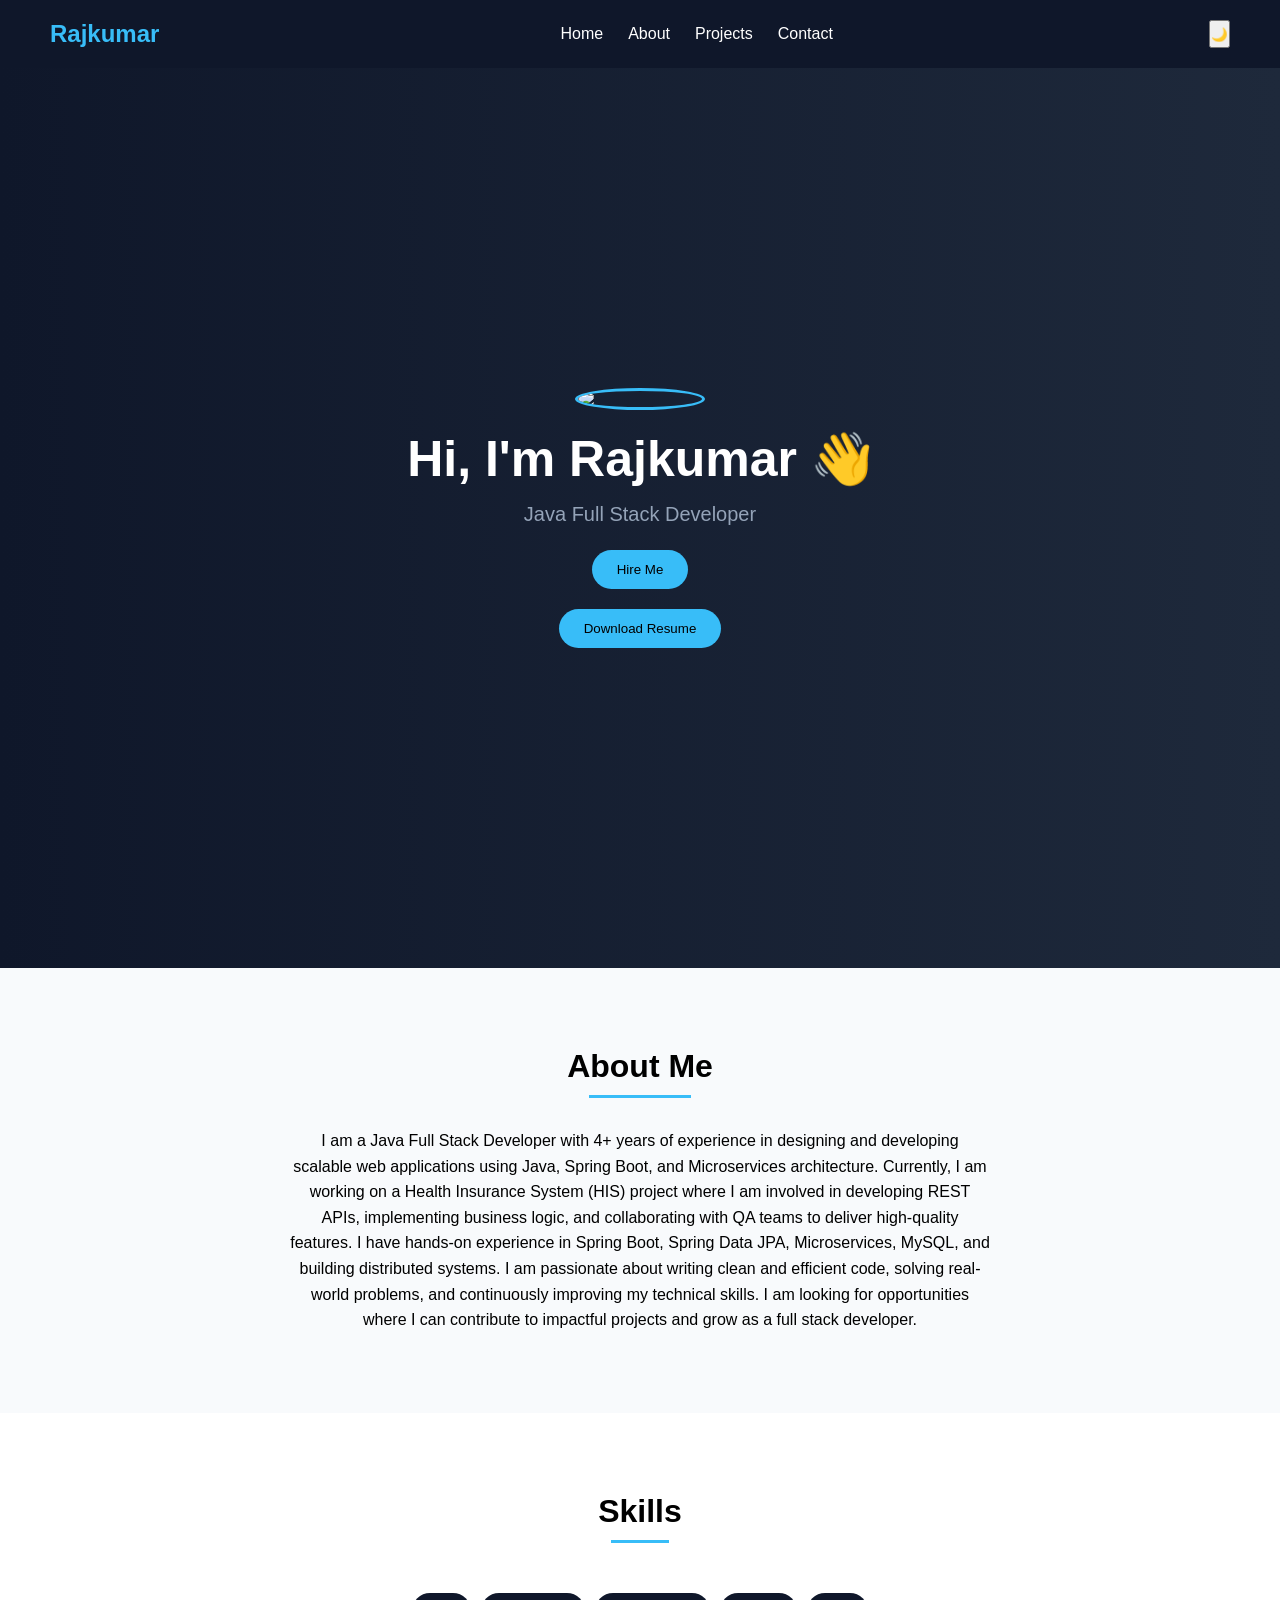
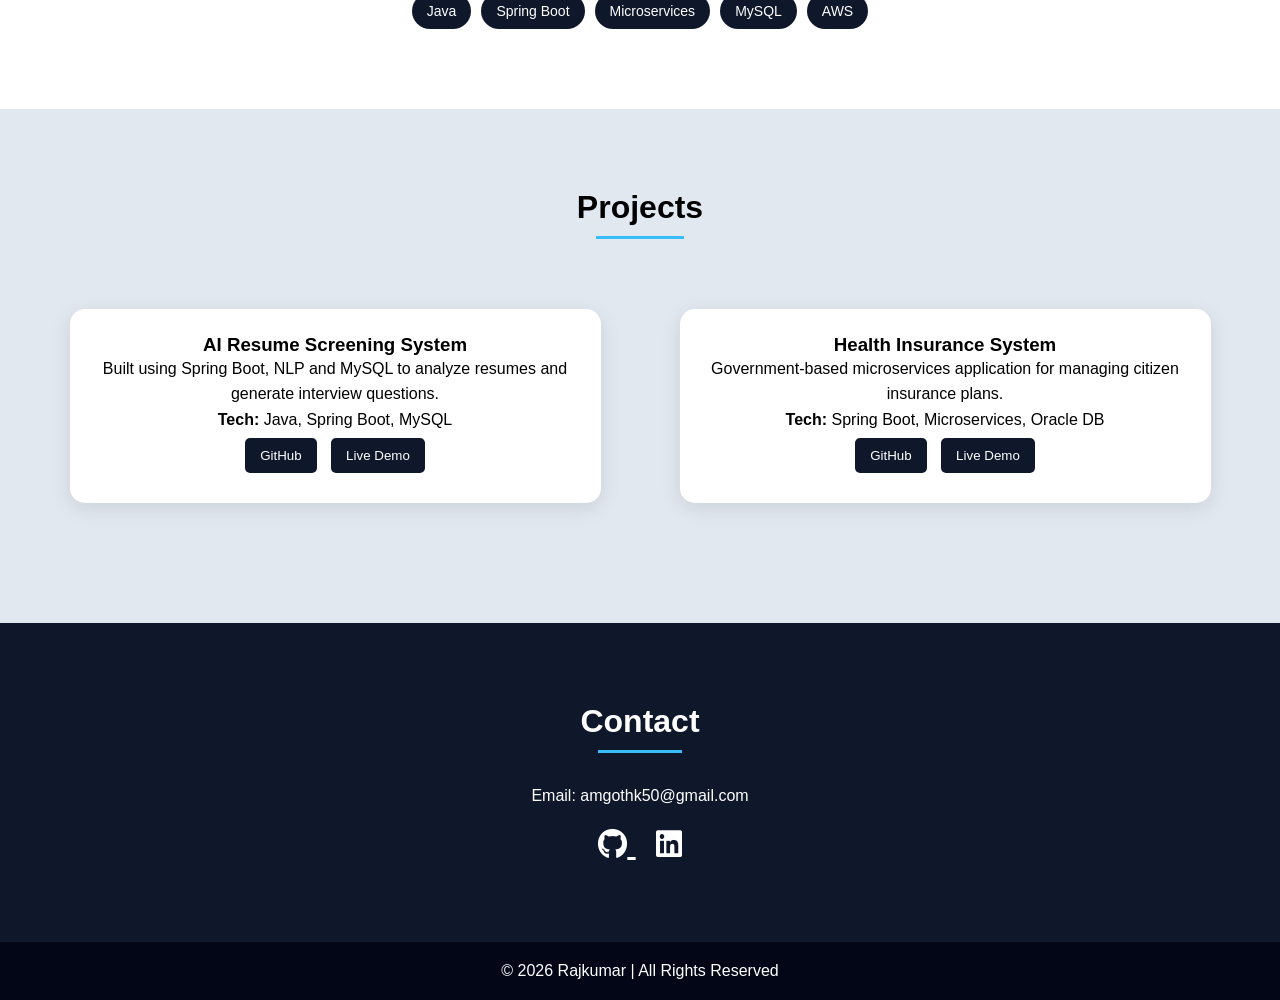
==== index.html @ b67718eb "first commit" ====
<!DOCTYPE html>
<html>

<head>
    <title>Rajkumar Portfolio</title>
    <link rel="stylesheet" href="css/styles.css">
    <link rel="stylesheet" href="https://cdnjs.cloudflare.com/ajax/libs/font-awesome/6.5.0/css/all.min.css">
</head>

<body>

    <!-- Navbar -->
    <nav>
        <h2>Rajkumar</h2>
        <div>
            <a href="#home">Home</a>
            <a href="#about">About</a>
            <a href="#projects">Projects</a>
            <a href="#contact">Contact</a>
        </div>
        <button id="theme-toggle">🌙</button>
    </nav>
    <!-- Hero Section -->
    <section id="home" class="hero">
        <img src="images/profile.jpg" class="profile-img">
        <h1>Hi, I'm Rajkumar 👋</h1>
        <p>Java Full Stack Developer</p>
        <button onclick="document.getElementById('contact').scrollIntoView()">
            Hire Me
        </button>

        <a href="JavaDeveloper.pdf" download>
            <button>Download Resume</button>
        </a>
    </section>

    <!-- About Section -->
    <section id="about" class="hidden">
        <h2>About Me</h2>
        <p>
            I am a Java Full Stack Developer with 4+ years of experience in designing and developing scalable web
            applications using Java, Spring Boot, and Microservices architecture.

            Currently, I am working on a Health Insurance System (HIS) project where I am involved in developing REST
            APIs, implementing business logic, and collaborating with QA teams to deliver high-quality features. I have
            hands-on experience in Spring Boot, Spring Data JPA, Microservices, MySQL, and building distributed systems.

            I am passionate about writing clean and efficient code, solving real-world problems, and continuously
            improving my technical skills. I am looking for opportunities where I can contribute to impactful projects
            and grow as a full stack developer.
        </p>
    </section>

    <!-- ✅ ADD SKILLS HERE -->
    <section id="skills" class="hidden">
        <h2>Skills</h2>
        <div class="skills-container">
            <span>Java</span>
            <span>Spring Boot</span>
            <span>Microservices</span>
            <span>MySQL</span>
            <span>AWS</span>
        </div>
    </section>

    <!-- Projects Section -->
    <section id="projects" class="hidden">
        <h2>Projects</h2>
        <div class="projects-container">
            <div class="card">
            <h3>AI Resume Screening System</h3>
            <p>Built using Spring Boot, NLP and MySQL to analyze resumes and generate interview questions.</p>
            <p><strong>Tech:</strong> Java, Spring Boot, MySQL</p>

            <div class="project-buttons">
                <a href="https://github.com/Rajamgoth/Web_Mvc"><button>GitHub</button></a>
                <a href="#"><button>Live Demo</button></a>
            </div>
        </div>

        <div class="card">
            <h3>Health Insurance System</h3>
            <p>Government-based microservices application for managing citizen insurance plans.</p>
            <p><strong>Tech:</strong> Spring Boot, Microservices, Oracle DB</p>

            <div class="project-buttons">
                <a href="https://github.com/Rajamgoth/His_Project"><button>GitHub</button></a>
                <a href="#"><button>Live Demo</button></a>
            </div>
        </div>

        </div>

        

    </section>

    <!-- Contact Section -->
    <section id="contact" class="hidden">
        <h2>Contact</h2>
        <p>Email: amgothk50@gmail.com</p>
        <div class="social-icons">
            <a href="https://github.com/Rajamgoth" target="_blank">
                <i class="fab fa-github"></i>
            </a>

            <a href="https://linkedin.com/in/yourprofile" target="_blank">
                <i class="fab fa-linkedin"></i>
            </a>
        </div>
    </section>

    <footer>
        <p>© 2026 Rajkumar | All Rights Reserved</p>
    </footer>

    <script src="js/script.js"></script>

</body>

</html>
---- css/styles.css ----
/* Reset */
* {
    margin: 0;
    padding: 0;
    box-sizing: border-box;
    font-family: 'Segoe UI', sans-serif;
}

/* Smooth Scroll */
html {
    scroll-behavior: smooth;
}

/* Navbar */
nav {
    display: flex;
    justify-content: space-between;
    padding: 20px 50px;
    background: #0f172a;
    color: white;
    position: sticky;
    top: 0;
    z-index: 1000;
}

nav h2 {
    color: #38bdf8;
}

nav div {
    display: flex;
    align-items: center;
}

nav a {
    color: white;
    margin-left: 25px;
    text-decoration: none;
    transition: 0.3s;
}

nav a:hover {
    color: #38bdf8;
}

/* Hero Section */
.hero {
    height: 100vh;
    background: linear-gradient(to right, #0f172a, #1e293b);
    display: flex;
    flex-direction: column;
    justify-content: center;
    align-items: center;
    color: white;
    text-align: center;
}

.profile-img {
    width: 130px;
    border-radius: 50%;
    margin-bottom: 20px;
    border: 3px solid #38bdf8;
}

.hero h1 {
    font-size: 50px;
    margin-bottom: 10px;
    animation: fadeIn 2s ease-in;
}

.hero p {
    font-size: 20px;
    color: #94a3b8;
}

.hero button {
    margin-top: 20px;
    padding: 12px 25px;
    border: none;
    background: #38bdf8;
    color: black;
    border-radius: 25px;
    cursor: pointer;
    transition: 0.3s;
}

.hero button:hover {
    background: white;
    transform: scale(1.05);
}

/* Sections */
section {
    padding: 80px 20px;
    text-align: center;
}

section h2 {
    font-size: 32px;
    margin-bottom: 20px;
    position: relative;
    display: inline-block;
}
section h2::after {
    content: "";
    width: 70%;
    height: 3px;
    background: #38bdf8;
    display: block;
    margin: 10px auto;
}

section p {
    max-width: 700px;
    margin: 0 auto;
    line-height: 1.6;
}

/* About */
#about {
    background: #f8fafc;
}

/* Skills */
#skills {
    background: white;
    font-size: 18px;
}

.skills-container {
    display: flex;
    justify-content: center;
    flex-wrap: wrap;
    gap: 10px;
    margin-top: 20px;
}

.skills-container span {
    background: #0f172a;
    color: white;
    padding: 10px 15px;
    border-radius: 20px;
    font-size: 14px;
    transition: 0.3s;
}

.skills-container span:hover {
    background: #38bdf8;
    color: black;
}

/* Projects */
#projects {
    background: #e2e8f0;
}

.project-buttons button {
    margin: 5px;
    padding: 10px 15px;
    border: none;
    background: #0f172a;
    color: white;
    border-radius: 5px;
    cursor: pointer;
    transition: 0.3s;
}

.project-buttons button:hover {
    background: #38bdf8;
    color: black;
}

.projects-container {
    display: grid;
    grid-template-columns: repeat(auto-fit, minmax(300px, 1fr));
    gap: 20px;
    padding: 20px;
}

/* Cards */
.card {
    background: white;
    margin: 20px auto;
    padding: 25px;
    max-width: 600px;
    width: 90%;
    border-radius: 15px;
    box-shadow: 0px 5px 20px rgba(0, 0, 0, 0.1);
    transition: 0.3s;
}


.card:hover {
    transform: translateY(-10px);
}

/* Contact */
#contact {
    background: #0f172a;
    color: white;
}

/* Animation */
@keyframes fadeIn {
    from {
        opacity: 0;
        transform: translateY(20px);
    }

    to {
        opacity: 1;
        transform: translateY(0);
    }
}

/* Responsive Design */
@media (max-width: 768px) {

    nav {
        flex-direction: column;
        align-items: center;
    }

    nav div {
        margin-top: 10px;
    }

    .hero h1 {
        font-size: 30px;
    }

    .hero p {
        font-size: 16px;
    }

    .card {
        width: 90%;
    }
}

.social-icons {
    margin-top: 20px;
}

.social-icons a {
    margin: 0 10px;
    font-size: 30px;
    color: white;
    transition: 0.3s;
}

.social-icons a:hover {
    color: #38bdf8;
    transform: scale(1.2);
}

footer {
    background: #020617;
    color: white;
    text-align: center;
    padding: 20px;

}




body.light-mode {
    background: white;
    color: black;
}

body.light-mode nav {
    background: #e2e8f0;
    color: black;
}

body.light-mode .hero {
    background: linear-gradient(to right, #dbeafe, #bfdbfe);
    color: black;
}

body.light-mode .card {
    background: #f1f5f9;
}




.hidden {
    opacity: 0;
    transform: translateY(100px);
    transition: all 1s ease;
}

.show {
    opacity: 1;
    transform: translateY(0);
     
}
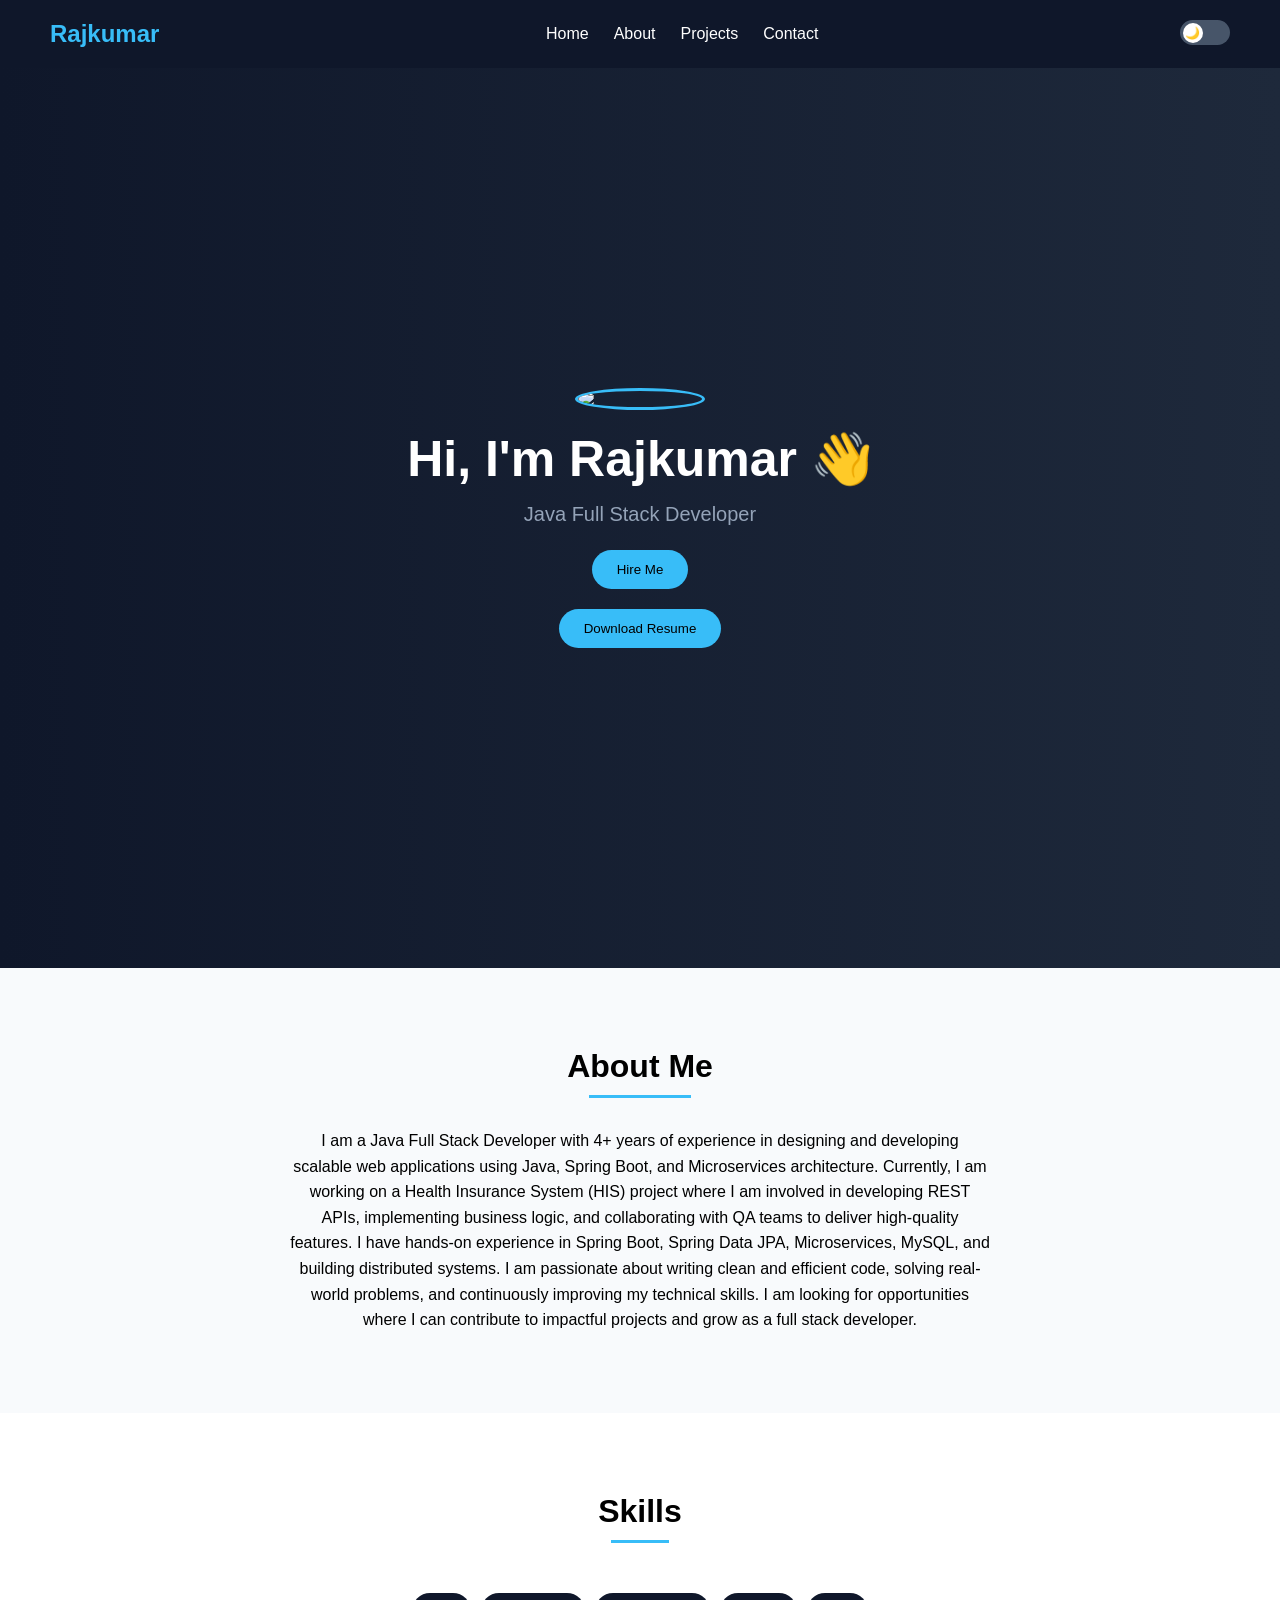
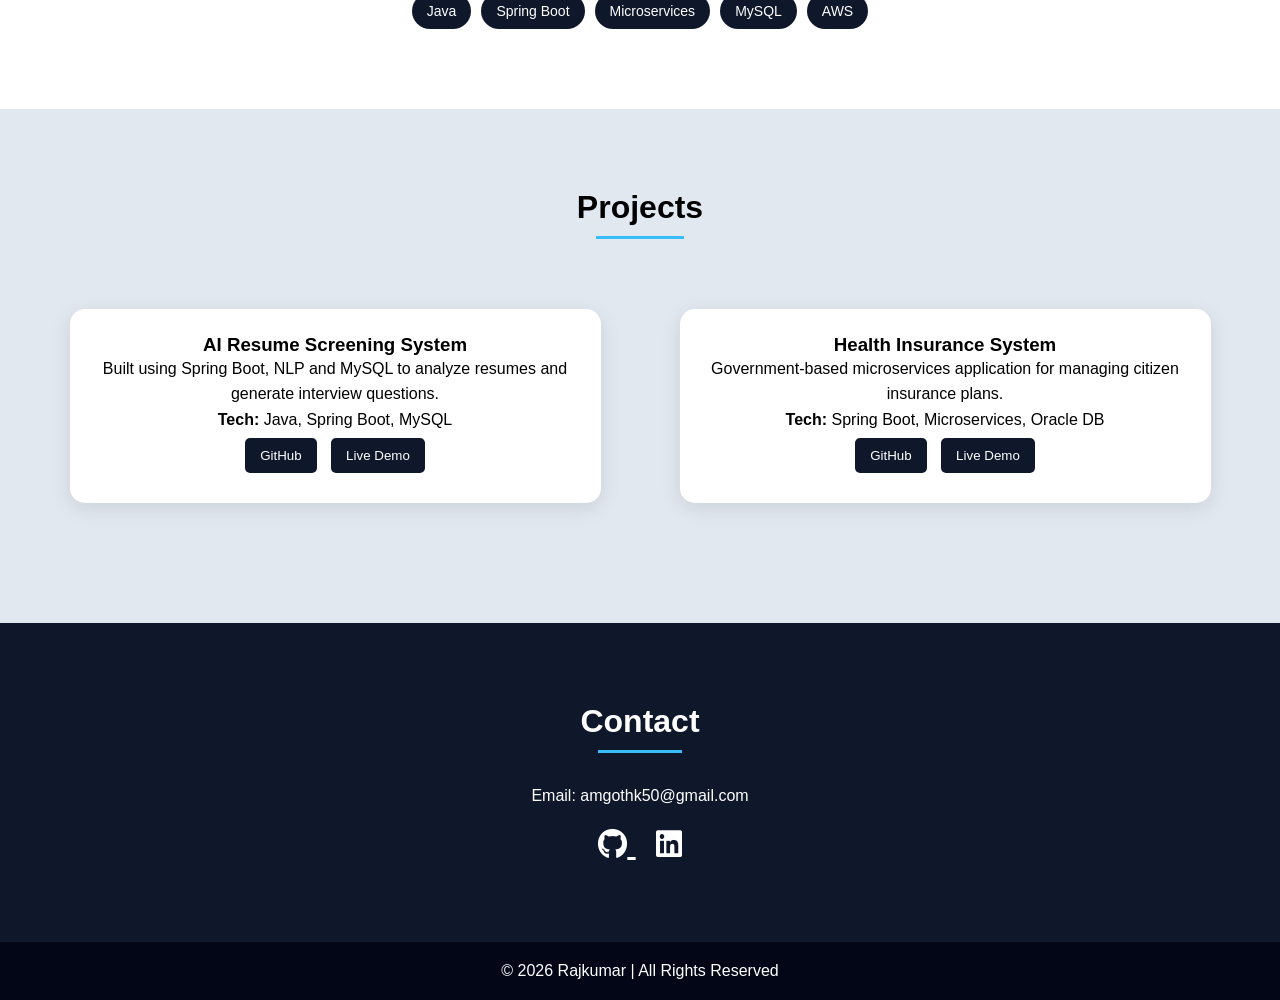
==== commit fca81a37: "files added" ====
--- a/index.html
+++ b/index.html
@@ -18,7 +18,10 @@
             <a href="#projects">Projects</a>
             <a href="#contact">Contact</a>
         </div>
-        <button id="theme-toggle">🌙</button>
+        <label class="theme-switch">
+            <input type="checkbox" id="theme-toggle">
+            <span class="slider"></span>
+        </label>
     </nav>
     <!-- Hero Section -->
     <section id="home" class="hero">
@@ -68,30 +71,30 @@
         <h2>Projects</h2>
         <div class="projects-container">
             <div class="card">
-            <h3>AI Resume Screening System</h3>
-            <p>Built using Spring Boot, NLP and MySQL to analyze resumes and generate interview questions.</p>
-            <p><strong>Tech:</strong> Java, Spring Boot, MySQL</p>
+                <h3>AI Resume Screening System</h3>
+                <p>Built using Spring Boot, NLP and MySQL to analyze resumes and generate interview questions.</p>
+                <p><strong>Tech:</strong> Java, Spring Boot, MySQL</p>
 
-            <div class="project-buttons">
-                <a href="https://github.com/Rajamgoth/Web_Mvc"><button>GitHub</button></a>
-                <a href="#"><button>Live Demo</button></a>
+                <div class="project-buttons">
+                    <a href="https://github.com/Rajamgoth/Web_Mvc"><button>GitHub</button></a>
+                    <a href="#"><button>Live Demo</button></a>
+                </div>
             </div>
-        </div>
 
-        <div class="card">
-            <h3>Health Insurance System</h3>
-            <p>Government-based microservices application for managing citizen insurance plans.</p>
-            <p><strong>Tech:</strong> Spring Boot, Microservices, Oracle DB</p>
+            <div class="card">
+                <h3>Health Insurance System</h3>
+                <p>Government-based microservices application for managing citizen insurance plans.</p>
+                <p><strong>Tech:</strong> Spring Boot, Microservices, Oracle DB</p>
 
-            <div class="project-buttons">
-                <a href="https://github.com/Rajamgoth/His_Project"><button>GitHub</button></a>
-                <a href="#"><button>Live Demo</button></a>
+                <div class="project-buttons">
+                    <a href="https://github.com/Rajamgoth/His_Project"><button>GitHub</button></a>
+                    <a href="#"><button>Live Demo</button></a>
+                </div>
             </div>
-        </div>
 
         </div>
 
-        
+
 
     </section>
 
--- a/css/styles.css
+++ b/css/styles.css
@@ -1,3 +1,4 @@
+
 /* Reset */
 * {
     margin: 0;
@@ -191,7 +192,7 @@
 
 
 .card:hover {
-    transform: translateY(-10px);
+    transform: translateY(-10px) scale(1.02);
 }
 
 /* Contact */
@@ -284,17 +285,83 @@
     background: #f1f5f9;
 }
 
+#theme-toggle {
+    cursor: pointer;
+    padding: 8px 12px;
+    border: none;
+    background: #55ef18;
+    border-radius: 5px;
+    transition: 0.3s;
+}
+
+#theme-toggle:hover {
+    background: white;
+    transform: scale(1.1);
+}
 
 
 
 .hidden {
     opacity: 0;
-    transform: translateY(100px);
-    transition: all 1s ease;
+    transform: translateY(50px);
+    transition: all 0.6s ease;
 }
 
 .show {
     opacity: 1;
     transform: translateY(0);
      
+}
+
+
+
+
+/* Theme Toggle Switch */
+.theme-switch {
+    position: relative;
+    width: 50px;
+    height: 25px;
+}
+
+.theme-switch input {
+    display: none;
+}
+
+.slider {
+    position: absolute;
+    cursor: pointer;
+    background-color: #475569;
+    border-radius: 25px;
+    top: 0;
+    left: 0;
+    right: 0;
+    bottom: 0;
+    transition: 0.4s;
+}
+
+/* Circle */
+.slider::before {
+    content: "🌙";
+    position: absolute;
+    height: 20px;
+    width: 20px;
+    left: 3px;
+    bottom: 2.5px;
+    background-color: white;
+    border-radius: 50%;
+    display: flex;
+    align-items: center;
+    justify-content: center;
+    font-size: 12px;
+    transition: 0.4s;
+}
+
+/* When checked (Light mode) */
+input:checked + .slider {
+    background-color: #38bdf8;
+}
+
+input:checked + .slider::before {
+    transform: translateX(25px);
+    content: "☀️";
 }
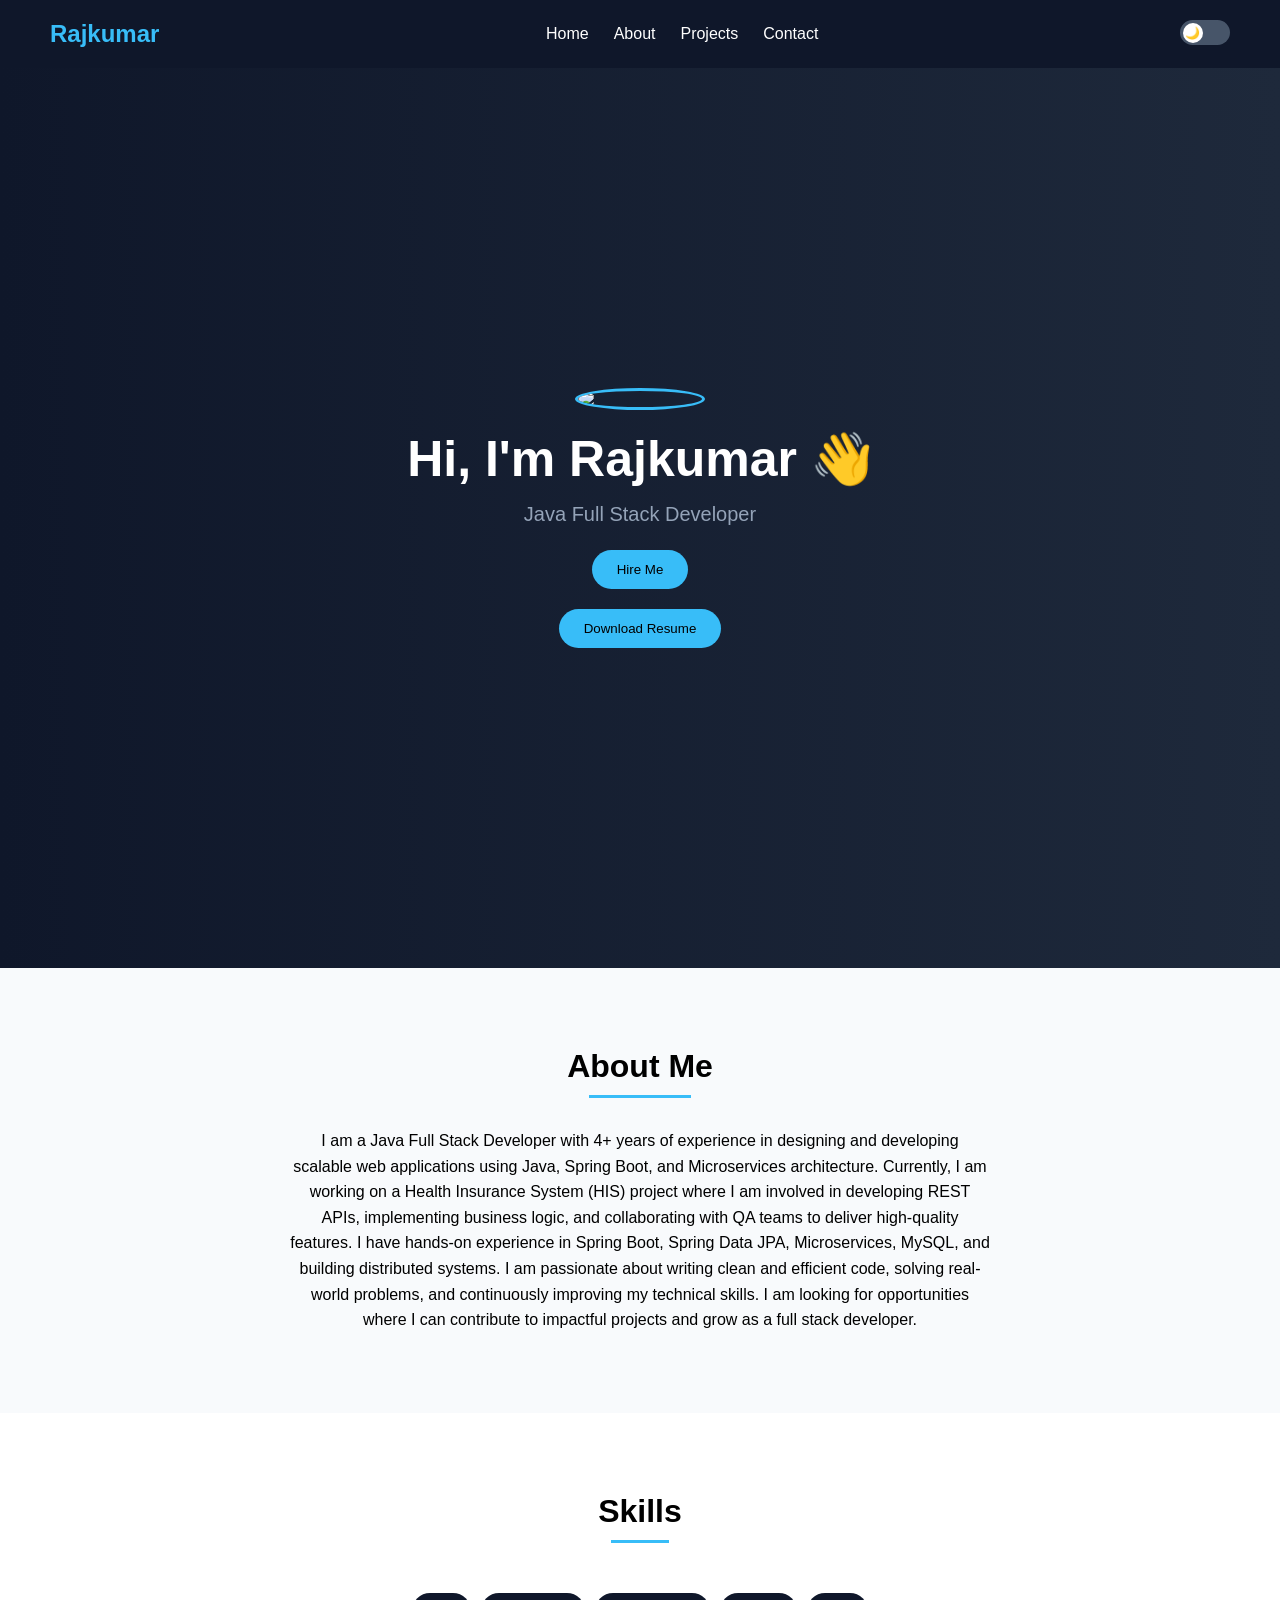
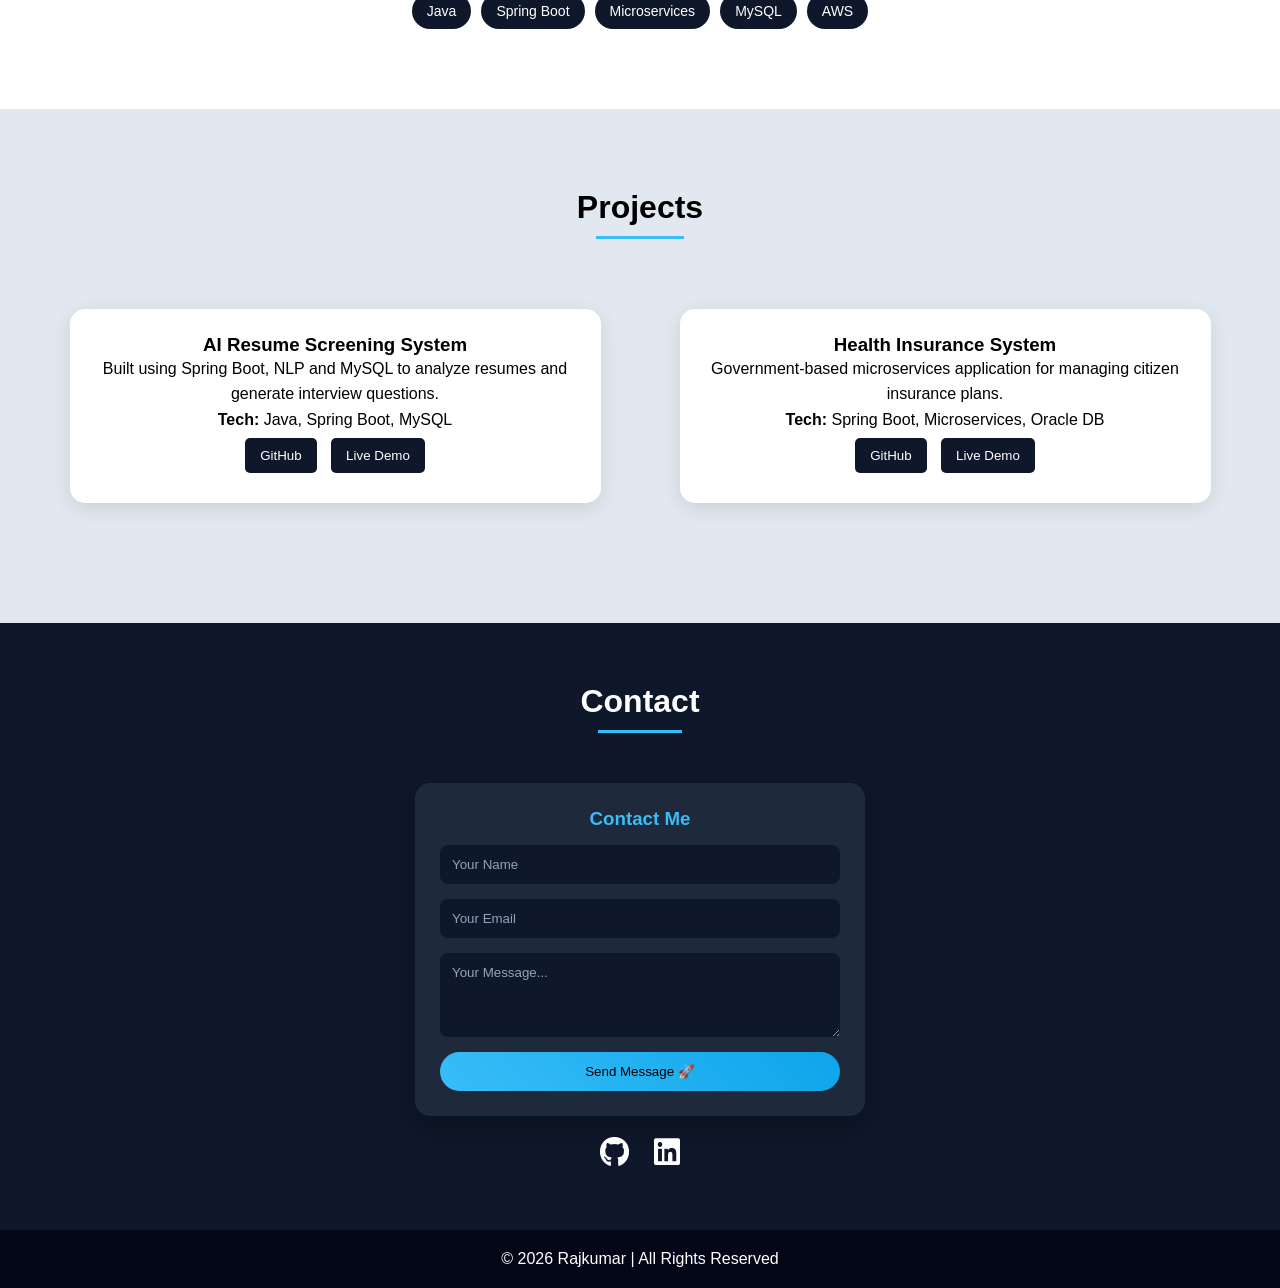
==== commit c1ade8eb: "files changed" ====
--- a/index.html
+++ b/index.html
@@ -101,7 +101,23 @@
     <!-- Contact Section -->
     <section id="contact" class="hidden">
         <h2>Contact</h2>
-        <p>Email: amgothk50@gmail.com</p>
+
+        <form id="contact-form" class="contact-card">
+
+            <h3>Contact Me</h3>
+
+            <input type="text" name="name" placeholder="Your Name" required>
+
+            <input type="email" name="email" placeholder="Your Email" required>
+
+            <textarea name="message" placeholder="Your Message..." rows="4" required></textarea>
+
+            <button type="submit">Send Message 🚀</button>
+
+        </form>
+
+        <p id="status"></p>
+
         <div class="social-icons">
             <a href="https://github.com/Rajamgoth" target="_blank">
                 <i class="fab fa-github"></i>
--- a/css/styles.css
+++ b/css/styles.css
@@ -1,4 +1,3 @@
-
 /* Reset */
 * {
     margin: 0;
@@ -102,6 +101,7 @@
     position: relative;
     display: inline-block;
 }
+
 section h2::after {
     content: "";
     width: 70%;
@@ -199,6 +199,55 @@
 #contact {
     background: #0f172a;
     color: white;
+    padding: 60px 20px;  /* reduce from 80px */
+    margin-bottom: 0;
+}
+
+.contact-card {
+    max-width: 450px;
+    margin: 20px auto;
+    padding: 25px;
+    border-radius: 15px;
+    background: #1e293b;
+    box-shadow: 0 10px 30px rgba(0,0,0,0.3);
+    display: flex;
+    flex-direction: column;
+    gap: 15px;
+}
+
+.contact-card h3 {
+    text-align: center;
+    color: #38bdf8;
+}
+
+.contact-card input,
+.contact-card textarea {
+    padding: 12px;
+    border-radius: 8px;
+    border: none;
+    outline: none;
+    background: #0f172a;
+    color: white;
+}
+
+.contact-card input::placeholder,
+.contact-card textarea::placeholder {
+    color: #94a3b8;
+}
+
+/* Button */
+.contact-card button {
+    padding: 12px;
+    border-radius: 25px;
+    border: none;
+    background: linear-gradient(45deg, #38bdf8, #0ea5e9);
+    cursor: pointer;
+    transition: 0.3s;
+}
+
+.contact-card button:hover {
+    transform: scale(1.05);
+    background: rgb(94, 23, 81);
 }
 
 /* Animation */
@@ -239,6 +288,14 @@
     }
 }
 
+
+/* Floating animation */
+@keyframes float {
+    0% { transform: translateY(0px); }
+    50% { transform: translateY(-6px); }
+    100% { transform: translateY(0px); }
+}
+
 .social-icons {
     margin-top: 20px;
 }
@@ -247,12 +304,21 @@
     margin: 0 10px;
     font-size: 30px;
     color: white;
-    transition: 0.3s;
+    display: inline-block;
+    animation: float 3s ease-in-out infinite;
+    transition: 0.3s;
+}
+.social-icons a:nth-child(1) {
+    animation-delay: 0s;
+}
+
+.social-icons a:nth-child(2) {
+    animation-delay: 0.5s;
 }
 
 .social-icons a:hover {
     color: #38bdf8;
-    transform: scale(1.2);
+    transform: scale(1.3);
 }
 
 footer {
@@ -310,7 +376,7 @@
 .show {
     opacity: 1;
     transform: translateY(0);
-     
+
 }
 
 
@@ -357,11 +423,11 @@
 }
 
 /* When checked (Light mode) */
-input:checked + .slider {
+input:checked+.slider {
     background-color: #38bdf8;
 }
 
-input:checked + .slider::before {
+input:checked+.slider::before {
     transform: translateX(25px);
     content: "☀️";
 }
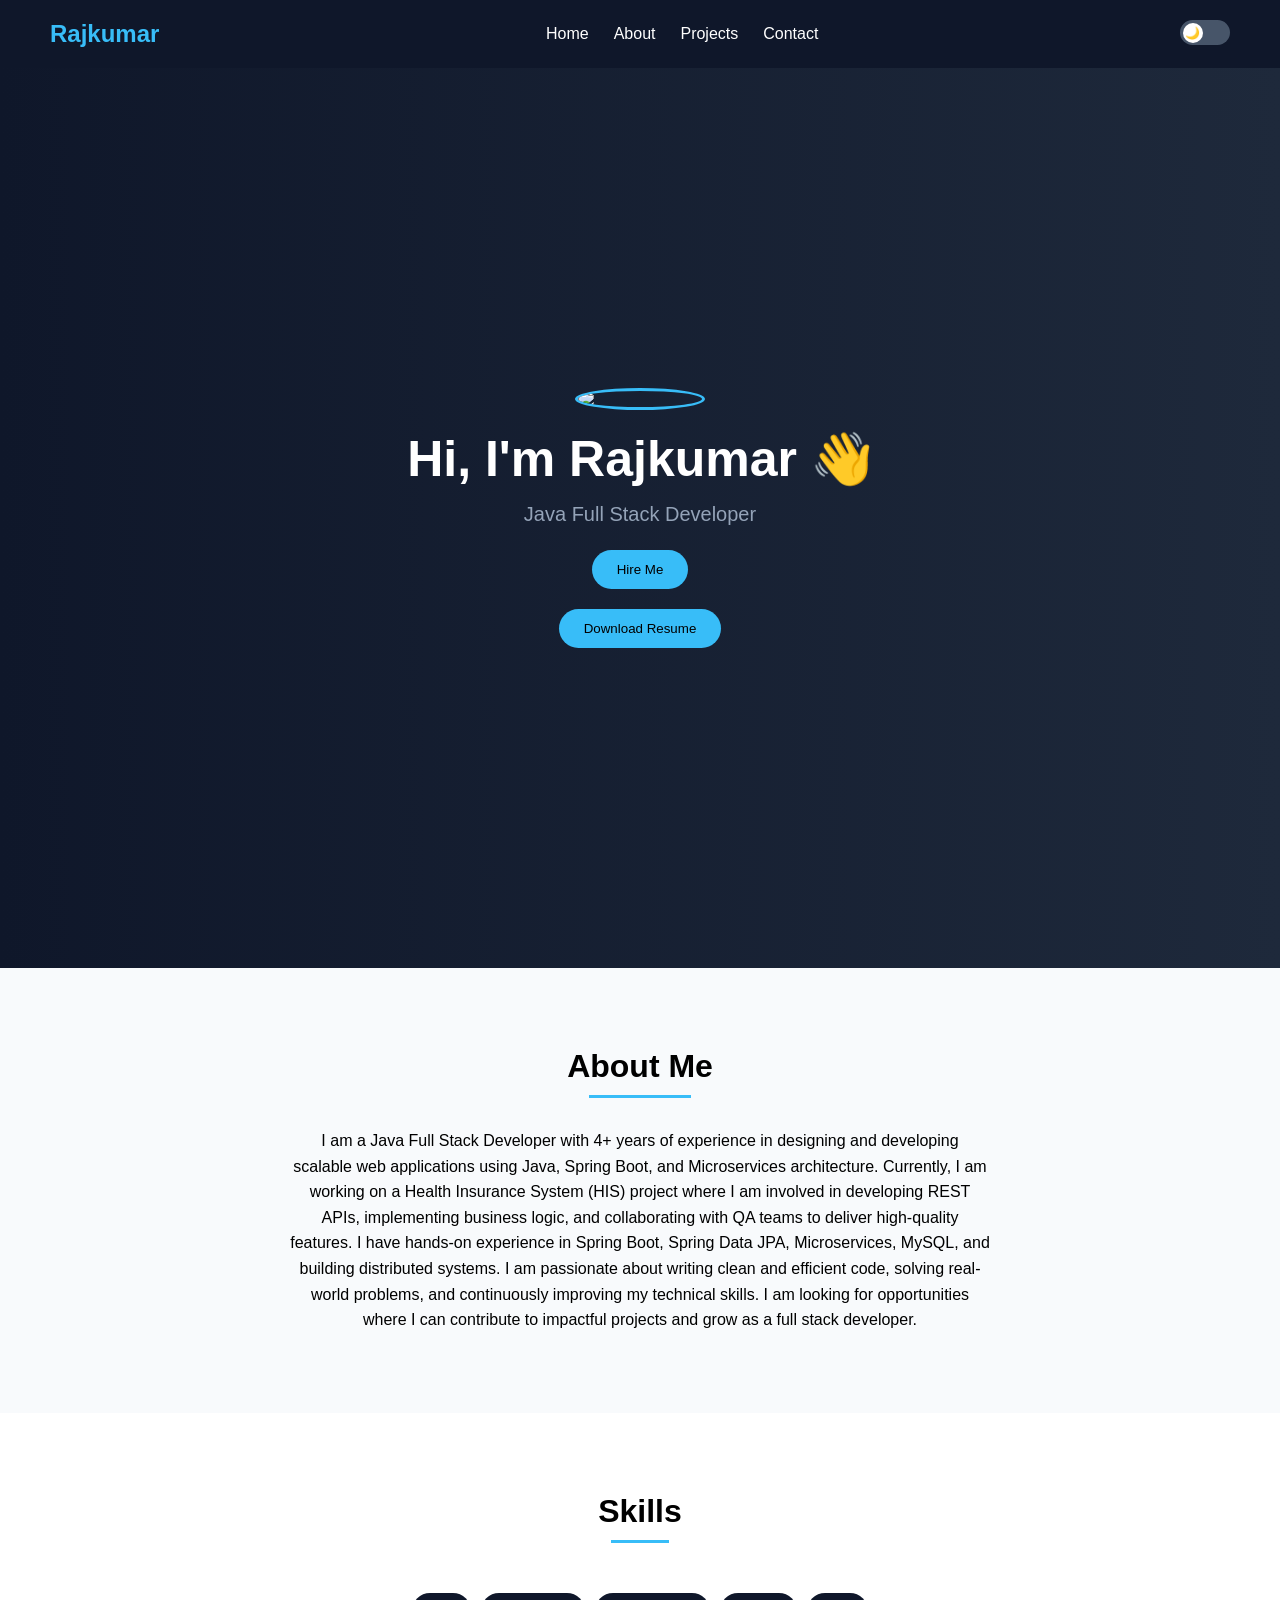
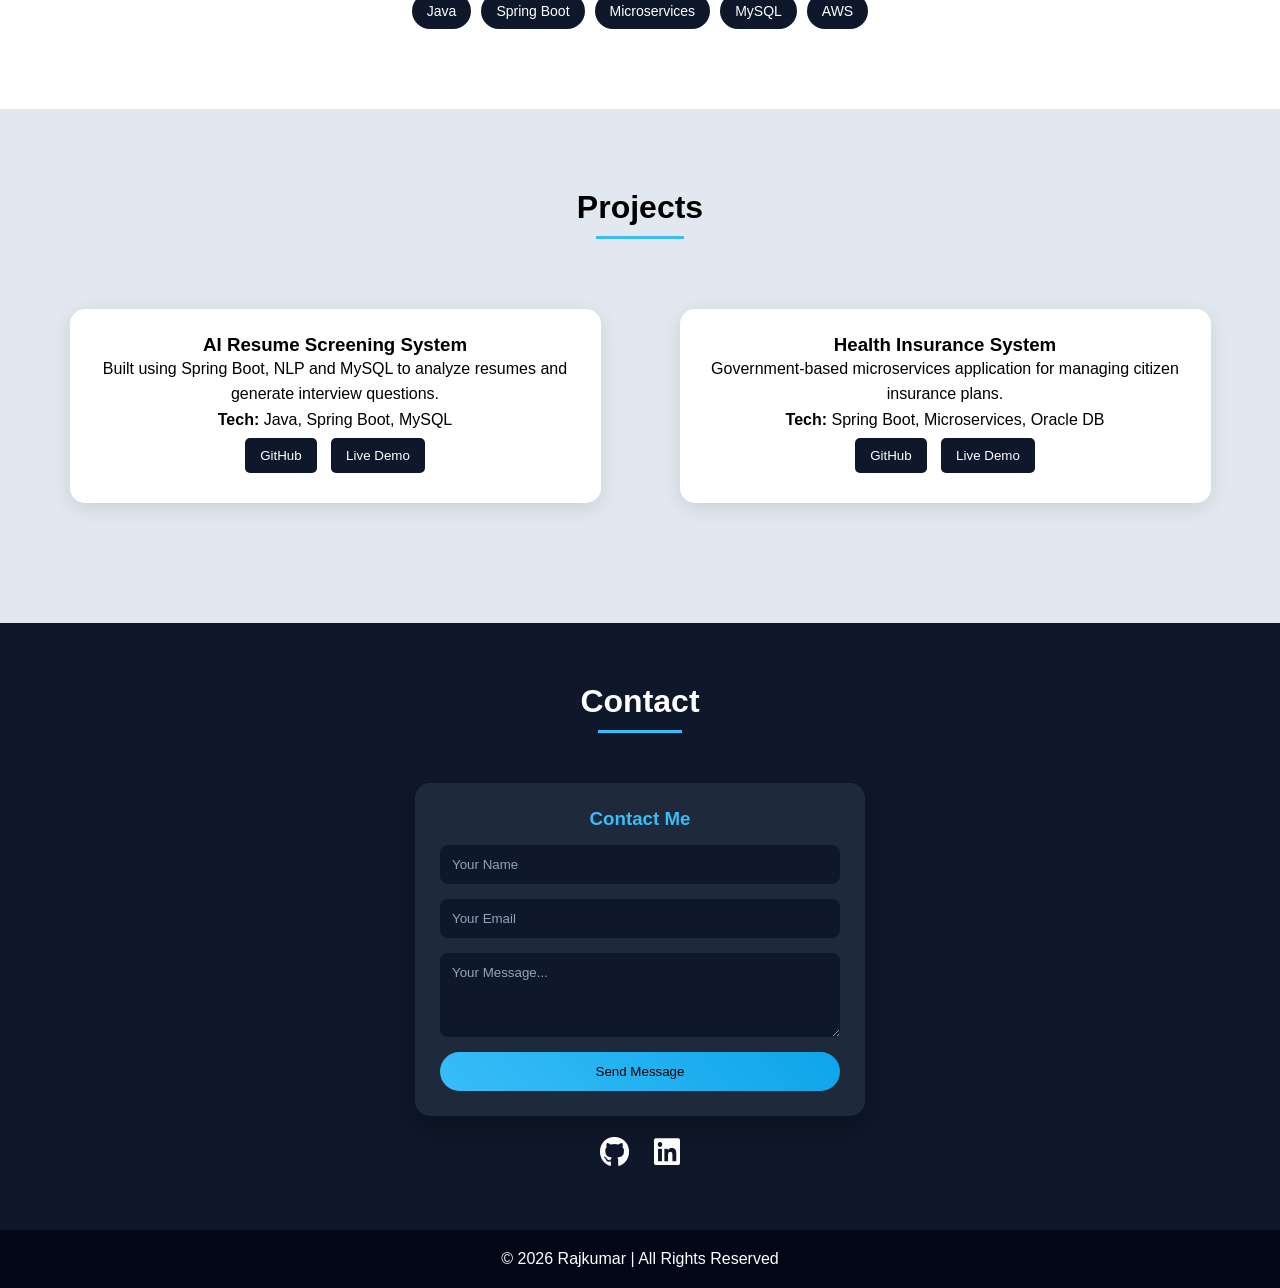
==== commit 73c42954: "idex.html file modified" ====
--- a/index.html
+++ b/index.html
@@ -112,7 +112,7 @@
 
             <textarea name="message" placeholder="Your Message..." rows="4" required></textarea>
 
-            <button type="submit">Send Message 🚀</button>
+            <button type="submit">Send Message</button>
 
         </form>
 
